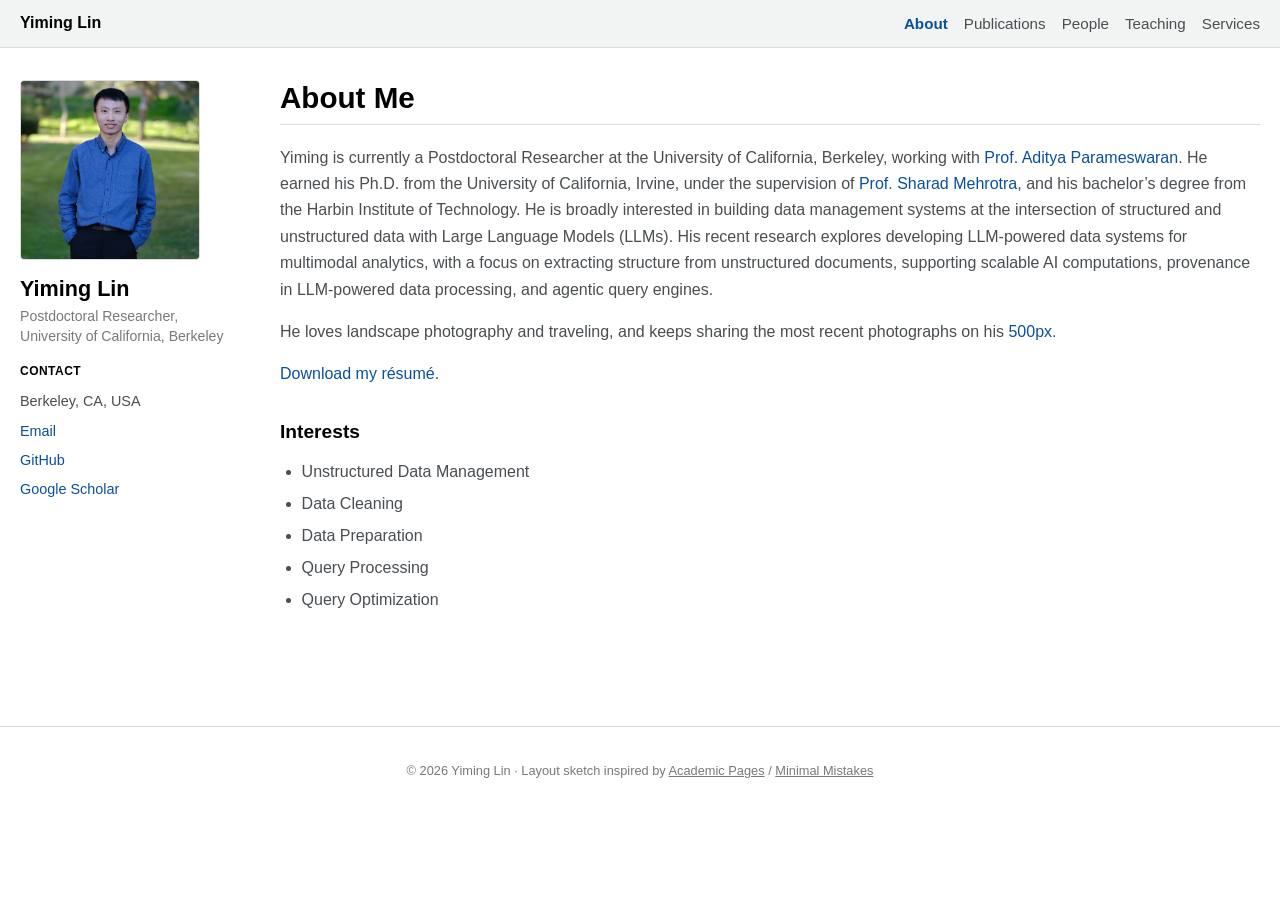
==== index.html @ 289431ef "Pub badge: nowrap single line; shorten IEEE Data Eng. Bull. in JSON Made-with: Cursor" ====
<!DOCTYPE html>
<html lang="en">
<head>
  <meta charset="utf-8">
  <meta name="viewport" content="width=device-width, initial-scale=1">
  <title>Yiming Lin</title>
  <link rel="stylesheet" href="css/main.css?v=12">
</head>
<body>
  <header class="masthead">
    <div class="masthead__inner">
      <h1 class="masthead__title"><a href="index.html">Yiming Lin</a></h1>
      <nav aria-label="Primary">
        <ul class="site-nav">
          <li><a href="index.html" class="is-active">About</a></li>
          <li><a href="publications.html">Publications</a></li>
          <li><a href="people.html">People</a></li>
          <li><a href="teaching.html">Teaching</a></li>
          <li><a href="services.html">Services</a></li>
        </ul>
      </nav>
    </div>
  </header>

  <div class="page">
    <aside class="sidebar" aria-label="Profile">
      <img id="me-photo" class="sidebar__photo" src="data/yiming.png" alt="" width="180" height="180" loading="lazy" decoding="async">
      <h2 id="me-name" class="sidebar__name">Yiming Lin</h2>
      <p id="me-role" class="sidebar__role"></p>

      <h3 class="sidebar__section-title">Contact</h3>
      <ul id="me-contact"></ul>
    </aside>

    <main class="main">
      <h1 class="doc-title">About Me</h1>
      <div id="about-main" aria-live="polite">
        <p class="placeholder-note">Loading…</p>
      </div>
    </main>
  </div>

  <footer class="site-footer">
    <p>
      © <span id="year"></span> <span id="footer-name">Yiming Lin</span> ·
      Layout sketch inspired by <a href="https://academicpages.github.io/">Academic Pages</a> /
      <a href="https://mmistakes.github.io/minimal-mistakes/">Minimal Mistakes</a>
    </p>
  </footer>
  <script>
    document.getElementById('year').textContent = new Date().getFullYear();
  </script>
  <script src="js/me.js"></script>
</body>
</html>
---- css/main.css ----
/* Academic-style layout (sketch; inspired by Minimal Mistakes / Academic Pages) */
:root {
  --text: #494e52;
  --text-heading: #000;
  --link: #0a509e;
  --link-hover: #052f5c;
  --border: #dcdcdc;
  --bg: #fff;
  --masthead-bg: #f2f3f3;
  --sidebar-muted: #797979;
  --content-max: 1280px;
}

*,
*::before,
*::after {
  box-sizing: border-box;
}

html {
  font-size: 16px;
  -webkit-text-size-adjust: 100%;
}

body {
  margin: 0;
  font-family: -apple-system, BlinkMacSystemFont, "Segoe UI", Roboto, "Helvetica Neue", Arial, sans-serif;
  color: var(--text);
  background: var(--bg);
  line-height: 1.65;
}

a {
  color: var(--link);
  text-decoration: none;
}

a:hover,
a:focus {
  color: var(--link-hover);
  text-decoration: underline;
}

/* Masthead */
.masthead {
  background: var(--masthead-bg);
  border-bottom: 1px solid var(--border);
}

.masthead__inner {
  max-width: var(--content-max);
  margin: 0 auto;
  padding: 0.65rem 1.25rem;
  display: flex;
  flex-wrap: wrap;
  align-items: center;
  justify-content: space-between;
  gap: 0.5rem 1rem;
}

.masthead__title {
  margin: 0;
  font-size: 1rem;
  font-weight: 700;
}

.masthead__title a {
  color: var(--text-heading);
}

.masthead__title a:hover {
  text-decoration: none;
  color: var(--link);
}

.site-nav {
  margin: 0;
  padding: 0;
  list-style: none;
  display: flex;
  flex-wrap: wrap;
  gap: 0.35rem 1rem;
  font-size: 0.95rem;
}

.site-nav a {
  color: var(--text);
  font-weight: 500;
}

.site-nav a:hover,
.site-nav a:focus {
  color: var(--link);
}

.site-nav a.is-active {
  color: var(--link);
  font-weight: 700;
}

/* Page layout */
.page {
  max-width: var(--content-max);
  margin: 0 auto;
  padding: 2rem 1.25rem 3rem;
  display: grid;
  grid-template-columns: 220px minmax(0, 1fr);
  gap: 2rem 2.5rem;
  align-items: start;
}

@media (max-width: 768px) {
  .page {
    grid-template-columns: 1fr;
    padding-top: 1.5rem;
  }
}

.sidebar {
  font-size: 0.9rem;
  position: sticky;
  top: 1rem;
}

@media (max-width: 768px) {
  .sidebar {
    position: static;
    border-bottom: 1px solid var(--border);
    padding-bottom: 1.25rem;
  }
}

.sidebar__name {
  margin: 0 0 0.15rem;
  font-size: 1.35rem;
  font-weight: 700;
  color: var(--text-heading);
  line-height: 1.25;
}

.sidebar__role {
  margin: 0 0 1rem;
  font-size: 0.88rem;
  color: var(--sidebar-muted);
  line-height: 1.45;
}

.sidebar__photo {
  display: block;
  width: 100%;
  max-width: 180px;
  aspect-ratio: 1;
  object-fit: cover;
  /* Vertical: lower % ≈ show more of upper part of photo (50% = dead center) */
  object-position: center 30%;
  border-radius: 4px;
  border: 1px solid var(--border);
  margin-bottom: 1rem;
}

.sidebar__section-title {
  margin: 1.25rem 0 0.5rem;
  font-size: 0.75rem;
  font-weight: 700;
  text-transform: uppercase;
  letter-spacing: 0.04em;
  color: var(--text-heading);
}

.sidebar__section-title:first-of-type {
  margin-top: 0;
}

.sidebar ul {
  margin: 0;
  padding: 0;
  list-style: none;
}

.sidebar li {
  margin: 0.35rem 0;
}

.sidebar a {
  word-break: break-word;
}

/* Main content */
.main {
  min-width: 0;
}

.doc-title {
  margin: 0 0 1.25rem;
  font-size: 1.85rem;
  font-weight: 700;
  color: var(--text-heading);
  line-height: 1.2;
  border-bottom: 1px solid var(--border);
  padding-bottom: 0.5rem;
}

.main h2 {
  margin: 1.75rem 0 0.75rem;
  font-size: 1.2rem;
  font-weight: 700;
  color: var(--text-heading);
}

.main h3 {
  margin: 1.25rem 0 0.5rem;
  font-size: 1.05rem;
  font-weight: 700;
  color: var(--text-heading);
}

.main p {
  margin: 0 0 1rem;
}

.main ul:not(.pub-list):not(.service-pc-list),
.main ol {
  margin: 0 0 1rem;
  padding-left: 1.35rem;
}

.main li {
  margin: 0.35rem 0;
}

.placeholder-note {
  margin: 1rem 0;
  padding: 0.85rem 1rem;
  font-size: 0.9rem;
  background: #f8f9fa;
  border-left: 4px solid var(--link);
  color: var(--sidebar-muted);
}

.main ul.pub-list {
  list-style: none;
  margin: 0;
  padding: 0;
  padding-left: 0;
  padding-inline-start: 0;
}

.main ul.pub-list > li {
  display: block;
  list-style: none;
  margin: 0 0 1.25rem;
  padding: 0 0 1rem 0;
  border-bottom: 1px solid #eee;
}

.main ul.pub-list > li:last-child {
  border-bottom: none;
}

.pub-row {
  display: flex;
  gap: 0.75rem;
  align-items: stretch;
  margin-bottom: 0.4rem;
}

.pub-badge {
  flex-shrink: 0;
  display: flex;
  align-items: center;
  justify-content: center;
  background: #1b5e20;
  color: #fff;
  font-weight: 700;
  font-size: 0.78rem;
  line-height: 1.3;
  padding: 0 0.6rem;
  border-radius: 4px;
  text-align: center;
  min-width: 4.5rem;
  box-sizing: border-box;
  white-space: nowrap;
}

.pub-title {
  font-weight: 400;
  color: var(--text-heading);
  flex: 1;
  min-width: 0;
}

.pub-row .pub-title {
  padding-top: 0.05rem;
}

.pub-venue {
  font-size: 0.9rem;
  color: var(--text-heading);
}

.pub-venue strong {
  color: var(--text-heading);
  font-weight: 700;
}

.main ul.service-pc-list {
  list-style: none;
  margin: 0;
  padding: 0;
  padding-left: 0;
  padding-inline-start: 0;
}

.main ul.service-pc-list > li {
  display: block;
  margin: 0 0 0.65rem;
  padding: 0;
  color: var(--text-heading);
}

/* Footer */
.site-footer {
  margin-top: 3rem;
  padding: 1.25rem;
  border-top: 1px solid var(--border);
  font-size: 0.8rem;
  color: var(--sidebar-muted);
  text-align: center;
}

.site-footer a {
  color: var(--sidebar-muted);
  text-decoration: underline;
}

.site-footer a:hover {
  color: var(--link);
}
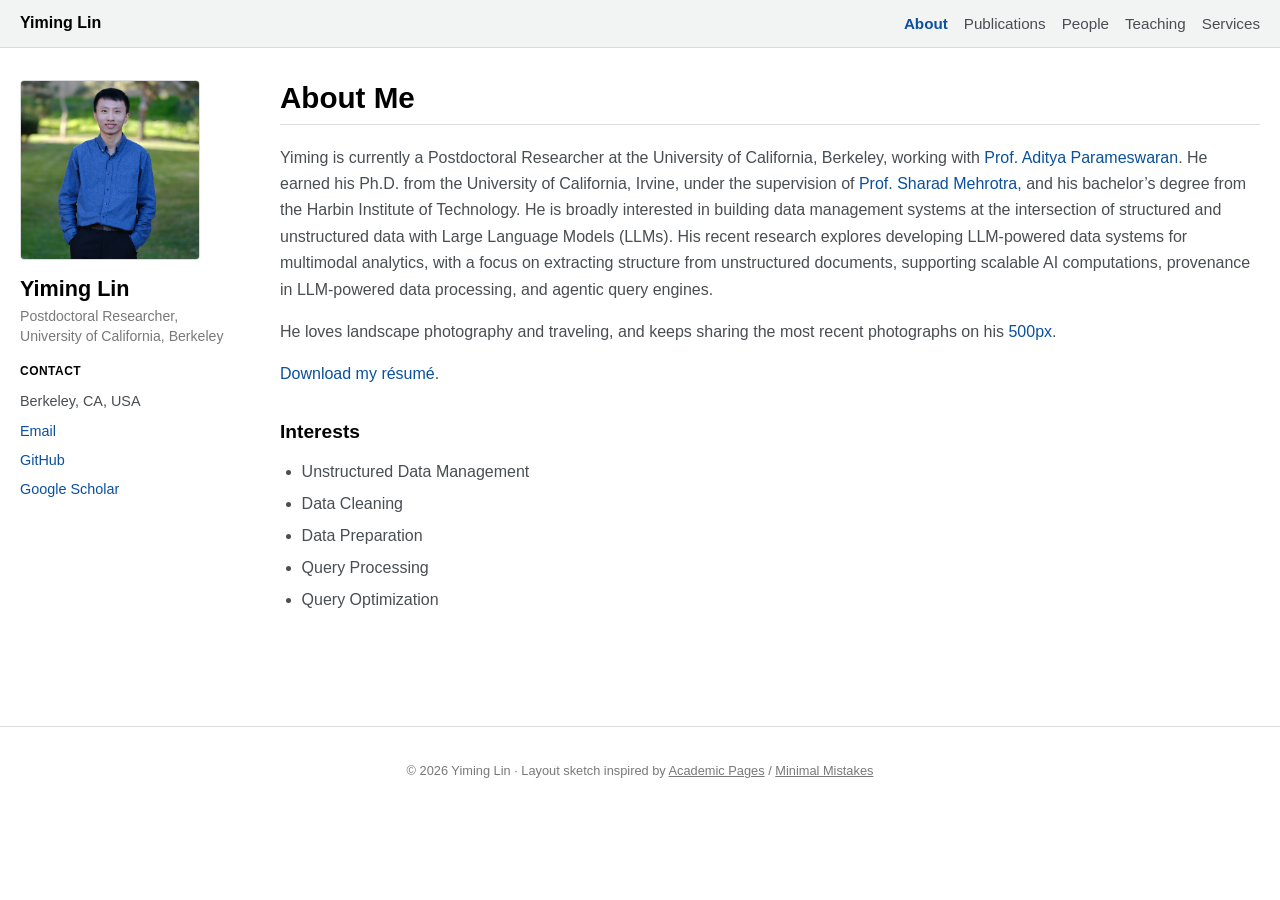
==== commit f24cfdd8: "Pub badge: full conference name; width max-content, no min-width cap Made-with: Cursor" ====
--- a/index.html
+++ b/index.html
@@ -4,7 +4,7 @@
   <meta charset="utf-8">
   <meta name="viewport" content="width=device-width, initial-scale=1">
   <title>Yiming Lin</title>
-  <link rel="stylesheet" href="css/main.css?v=12">
+  <link rel="stylesheet" href="css/main.css?v=13">
 </head>
 <body>
   <header class="masthead">
--- a/css/main.css
+++ b/css/main.css
@@ -277,9 +277,10 @@
   padding: 0 0.6rem;
   border-radius: 4px;
   text-align: center;
-  min-width: 4.5rem;
   box-sizing: border-box;
   white-space: nowrap;
+  width: max-content;
+  min-width: min-content;
 }
 
 .pub-title {
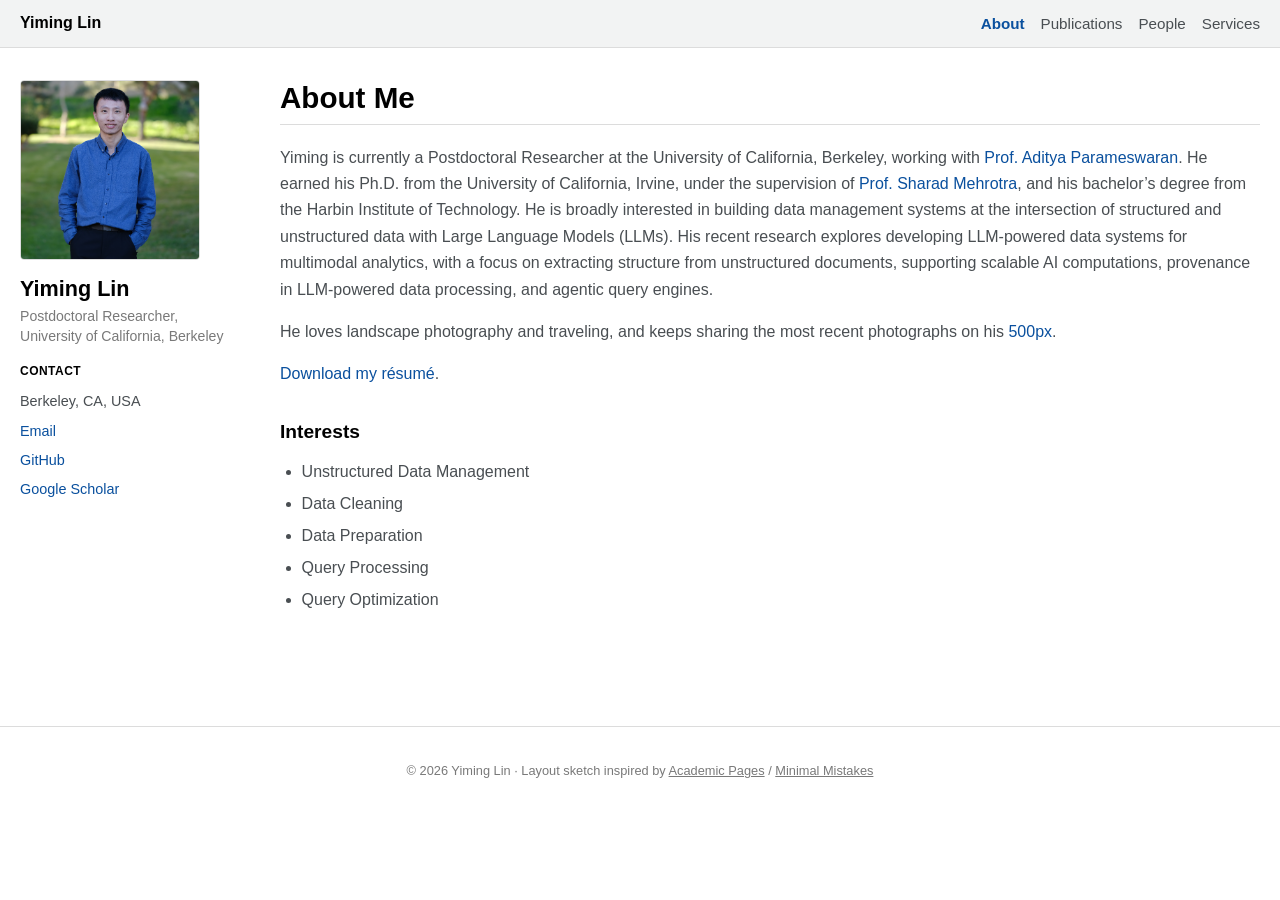
==== commit 406f9e83: "Hide Teaching from nav (keep teaching.html for later) Made-with: Cursor" ====
--- a/index.html
+++ b/index.html
@@ -15,7 +15,6 @@
           <li><a href="index.html" class="is-active">About</a></li>
           <li><a href="publications.html">Publications</a></li>
           <li><a href="people.html">People</a></li>
-          <li><a href="teaching.html">Teaching</a></li>
           <li><a href="services.html">Services</a></li>
         </ul>
       </nav>
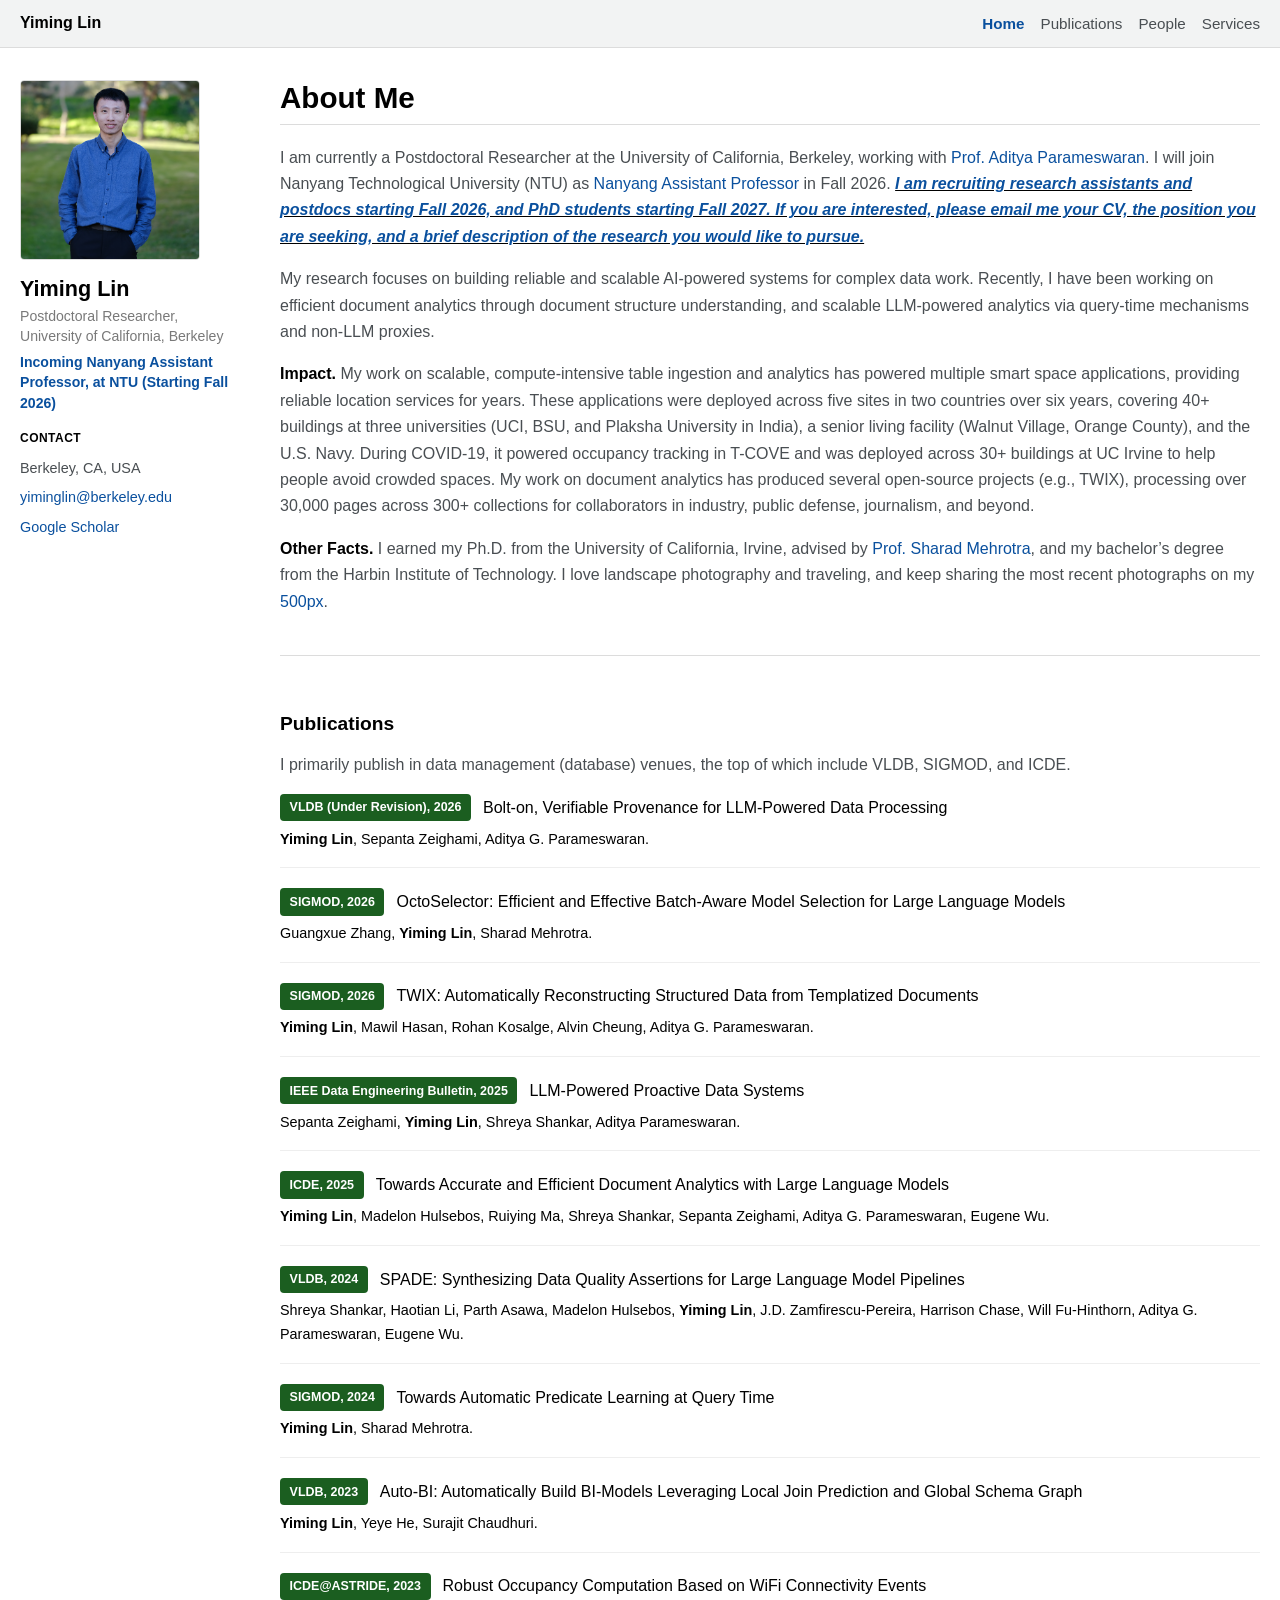
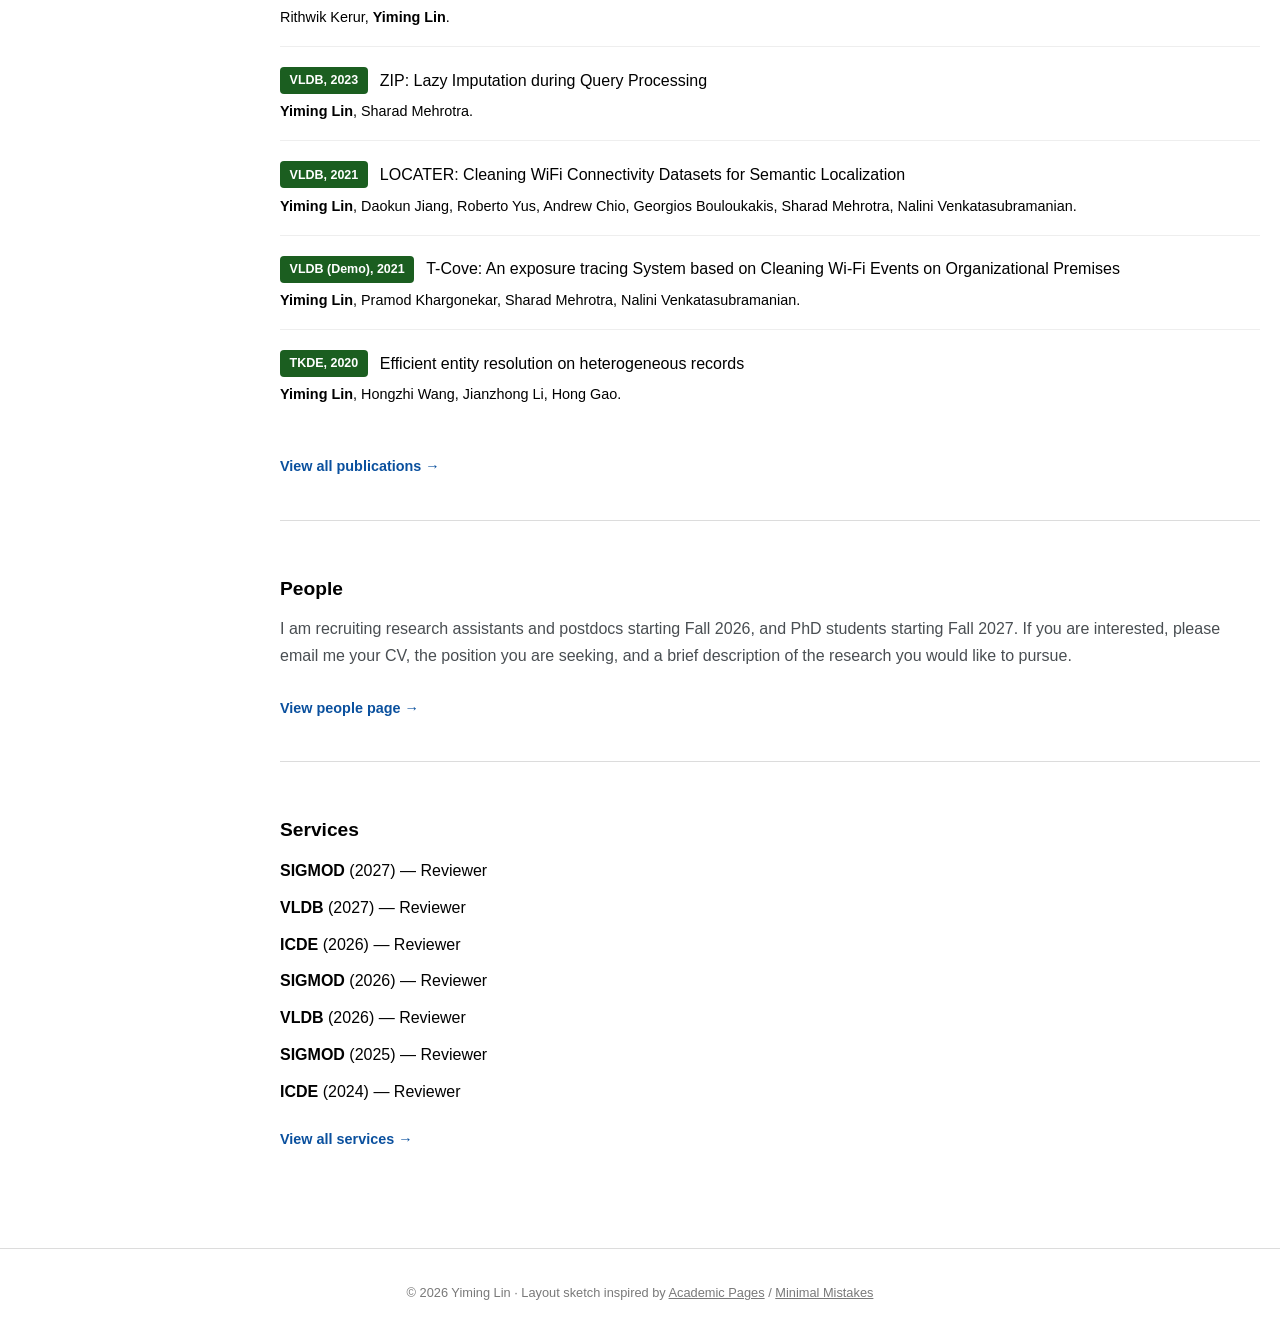
==== commit c463c2c7: "Redesign home page and update site-wide content - Sticky header; scroll-reveal preview sections on h" ====
--- a/index.html
+++ b/index.html
@@ -4,7 +4,7 @@
   <meta charset="utf-8">
   <meta name="viewport" content="width=device-width, initial-scale=1">
   <title>Yiming Lin</title>
-  <link rel="stylesheet" href="css/main.css?v=13">
+  <link rel="stylesheet" href="css/main.css?v=19">
 </head>
 <body>
   <header class="masthead">
@@ -12,7 +12,7 @@
       <h1 class="masthead__title"><a href="index.html">Yiming Lin</a></h1>
       <nav aria-label="Primary">
         <ul class="site-nav">
-          <li><a href="index.html" class="is-active">About</a></li>
+          <li><a href="index.html" class="is-active">Home</a></li>
           <li><a href="publications.html">Publications</a></li>
           <li><a href="people.html">People</a></li>
           <li><a href="services.html">Services</a></li>
@@ -26,6 +26,7 @@
       <img id="me-photo" class="sidebar__photo" src="data/yiming.png" alt="" width="180" height="180" loading="lazy" decoding="async">
       <h2 id="me-name" class="sidebar__name">Yiming Lin</h2>
       <p id="me-role" class="sidebar__role"></p>
+      <p id="me-role-incoming" class="sidebar__role-incoming"></p>
 
       <h3 class="sidebar__section-title">Contact</h3>
       <ul id="me-contact"></ul>
@@ -35,6 +36,28 @@
       <h1 class="doc-title">About Me</h1>
       <div id="about-main" aria-live="polite">
         <p class="placeholder-note">Loading…</p>
+      </div>
+
+      <!-- Publications Preview -->
+      <div id="preview-publications" class="preview-section" aria-label="Publications preview">
+        <h2 class="preview-section__title"><a href="publications.html">Publications</a></h2>
+        <p>I primarily publish in data management (database) venues, the top of which include VLDB, SIGMOD, and ICDE.</p>
+        <ul class="pub-list" id="preview-pub-list"></ul>
+        <a class="preview-section__viewall" href="publications.html">View all publications →</a>
+      </div>
+
+      <!-- People Preview -->
+      <div id="preview-people" class="preview-section" aria-label="People preview">
+        <h2 class="preview-section__title"><a href="people.html">People</a></h2>
+        <div id="preview-people-content"></div>
+        <a class="preview-section__viewall" href="people.html">View people page →</a>
+      </div>
+
+      <!-- Services Preview -->
+      <div id="preview-services" class="preview-section" aria-label="Services preview">
+        <h2 class="preview-section__title"><a href="services.html">Services</a></h2>
+        <ul class="service-pc-list" id="preview-service-list"></ul>
+        <a class="preview-section__viewall" href="services.html">View all services →</a>
       </div>
     </main>
   </div>
@@ -49,6 +72,6 @@
   <script>
     document.getElementById('year').textContent = new Date().getFullYear();
   </script>
-  <script src="js/me.js"></script>
+  <script src="js/me.js?v=4"></script>
 </body>
 </html>
--- a/css/main.css
+++ b/css/main.css
@@ -45,6 +45,9 @@
 .masthead {
   background: var(--masthead-bg);
   border-bottom: 1px solid var(--border);
+  position: sticky;
+  top: 0;
+  z-index: 100;
 }
 
 .masthead__inner {
@@ -139,9 +142,17 @@
 }
 
 .sidebar__role {
+  margin: 0 0 0.35rem;
+  font-size: 0.88rem;
+  color: var(--sidebar-muted);
+  line-height: 1.45;
+}
+
+.sidebar__role-incoming {
   margin: 0 0 1rem;
   font-size: 0.88rem;
-  color: var(--sidebar-muted);
+  font-weight: 600;
+  color: var(--link);
   line-height: 1.45;
 }
 
@@ -218,6 +229,10 @@
   margin: 0 0 1rem;
 }
 
+.main p strong {
+  color: var(--text-heading);
+}
+
 .main ul:not(.pub-list):not(.service-pc-list),
 .main ol {
   margin: 0 0 1rem;
@@ -337,3 +352,57 @@
 .site-footer a:hover {
   color: var(--link);
 }
+
+/* =============================================
+   Scroll-reveal preview sections (index.html)
+   ============================================= */
+
+.preview-section {
+  opacity: 0;
+  transform: translateY(24px);
+  transition: opacity 0.5s ease, transform 0.5s ease;
+  margin-top: 2.5rem;
+  padding-top: 1.5rem;
+  border-top: 1px solid var(--border);
+}
+
+.preview-section.visible {
+  opacity: 1;
+  transform: translateY(0);
+}
+
+/* Staggered delay for each section */
+#preview-publications { transition-delay: 0s; }
+#preview-people       { transition-delay: 0.1s; }
+#preview-services     { transition-delay: 0.2s; }
+
+.preview-section__title {
+  margin: 0 0 0.75rem;
+  font-size: 1.35rem;
+  font-weight: 700;
+  color: var(--text-heading);
+}
+
+.preview-section__title a {
+  color: var(--text-heading);
+  text-decoration: none;
+}
+
+.preview-section__title a:hover,
+.preview-section__title a:focus {
+  color: var(--link);
+  text-decoration: underline;
+}
+
+.preview-section__viewall {
+  display: inline-block;
+  margin-top: 0.75rem;
+  font-size: 0.9rem;
+  font-weight: 600;
+  color: var(--link);
+}
+
+.preview-section__viewall:hover {
+  color: var(--link-hover);
+  text-decoration: underline;
+}
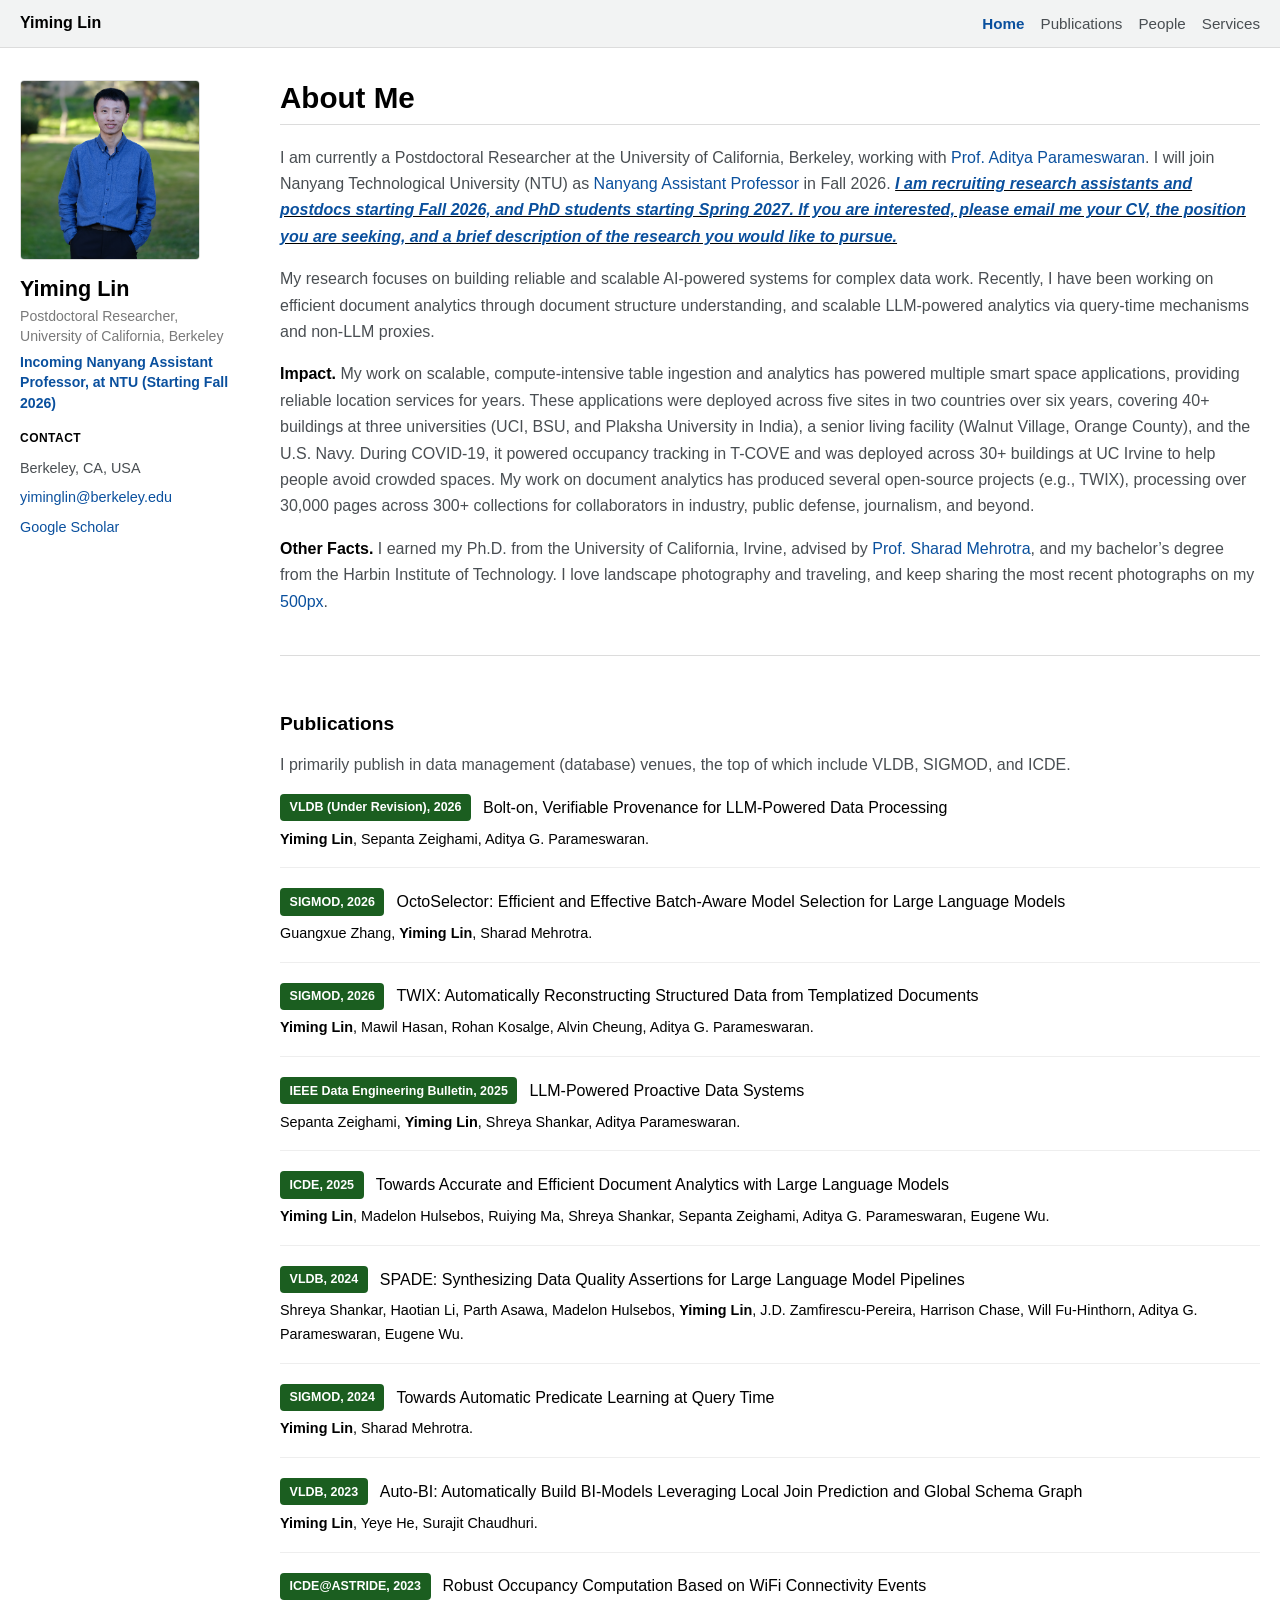
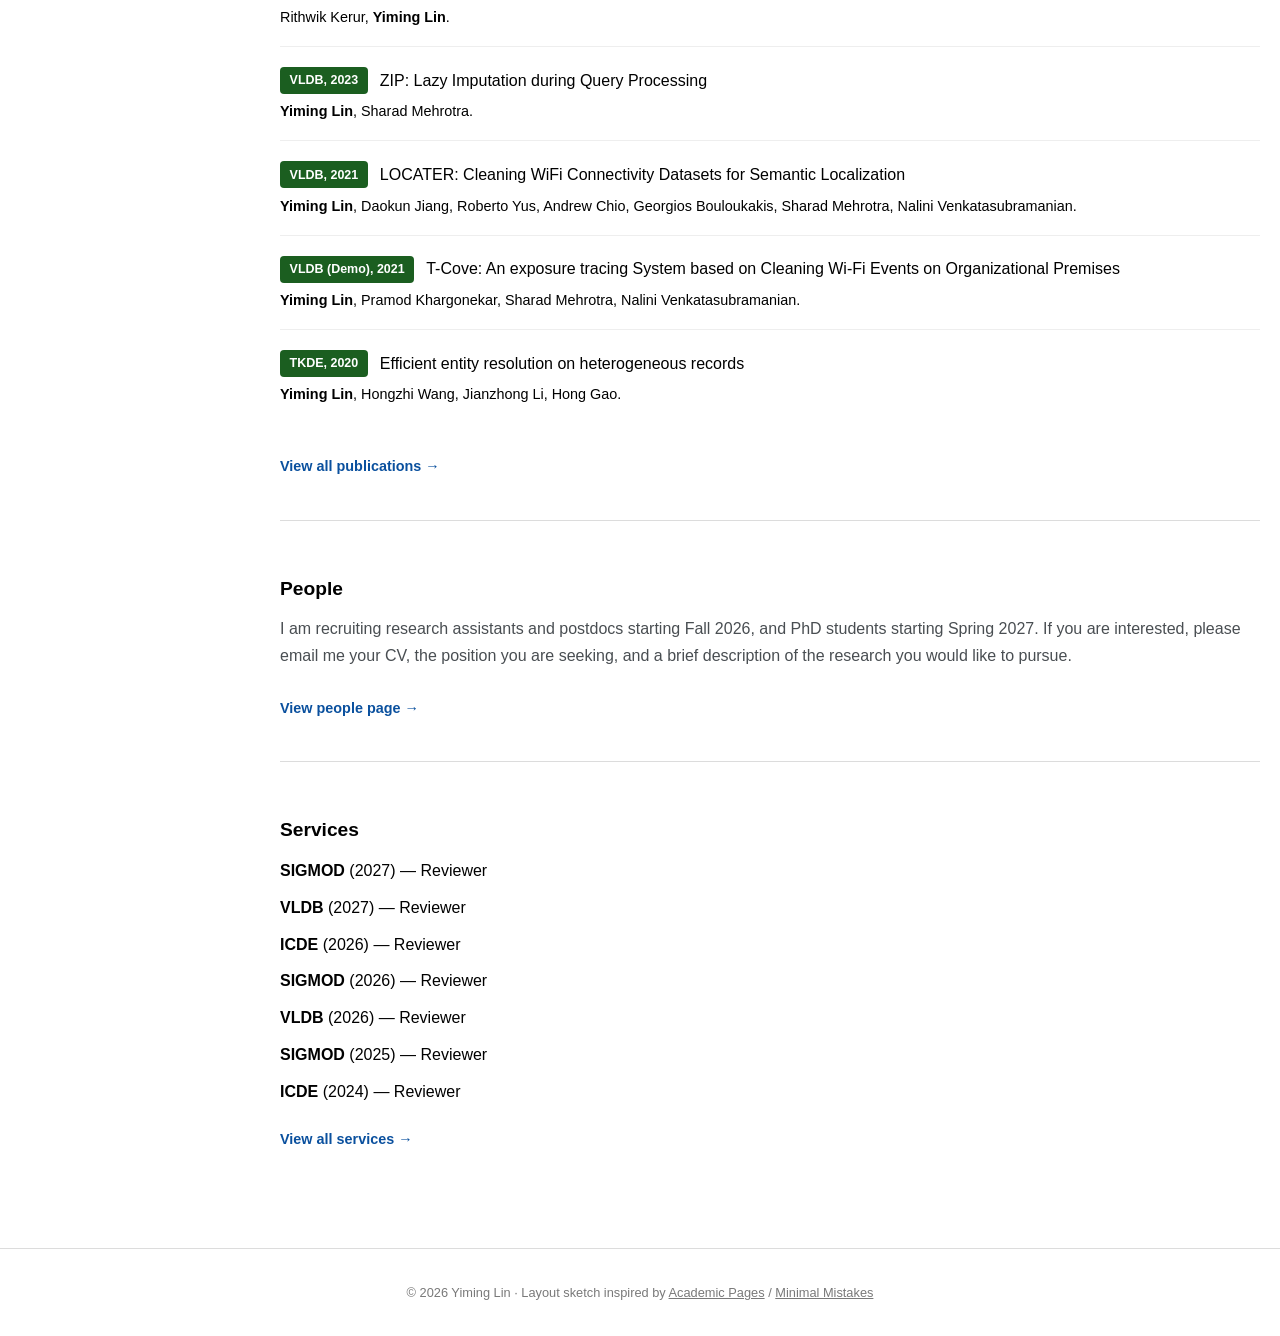
==== commit 718a7c67: "Add Google Analytics tracking (G-BQ97MB77VT) to all pages Co-Authored-By: Claude Sonnet 4.6 <noreply" ====
--- a/index.html
+++ b/index.html
@@ -5,6 +5,13 @@
   <meta name="viewport" content="width=device-width, initial-scale=1">
   <title>Yiming Lin</title>
   <link rel="stylesheet" href="css/main.css?v=19">
+  <script async src="https://www.googletagmanager.com/gtag/js?id=G-BQ97MB77VT"></script>
+  <script>
+    window.dataLayer = window.dataLayer || [];
+    function gtag(){dataLayer.push(arguments);}
+    gtag('js', new Date());
+    gtag('config', 'G-BQ97MB77VT');
+  </script>
 </head>
 <body>
   <header class="masthead">
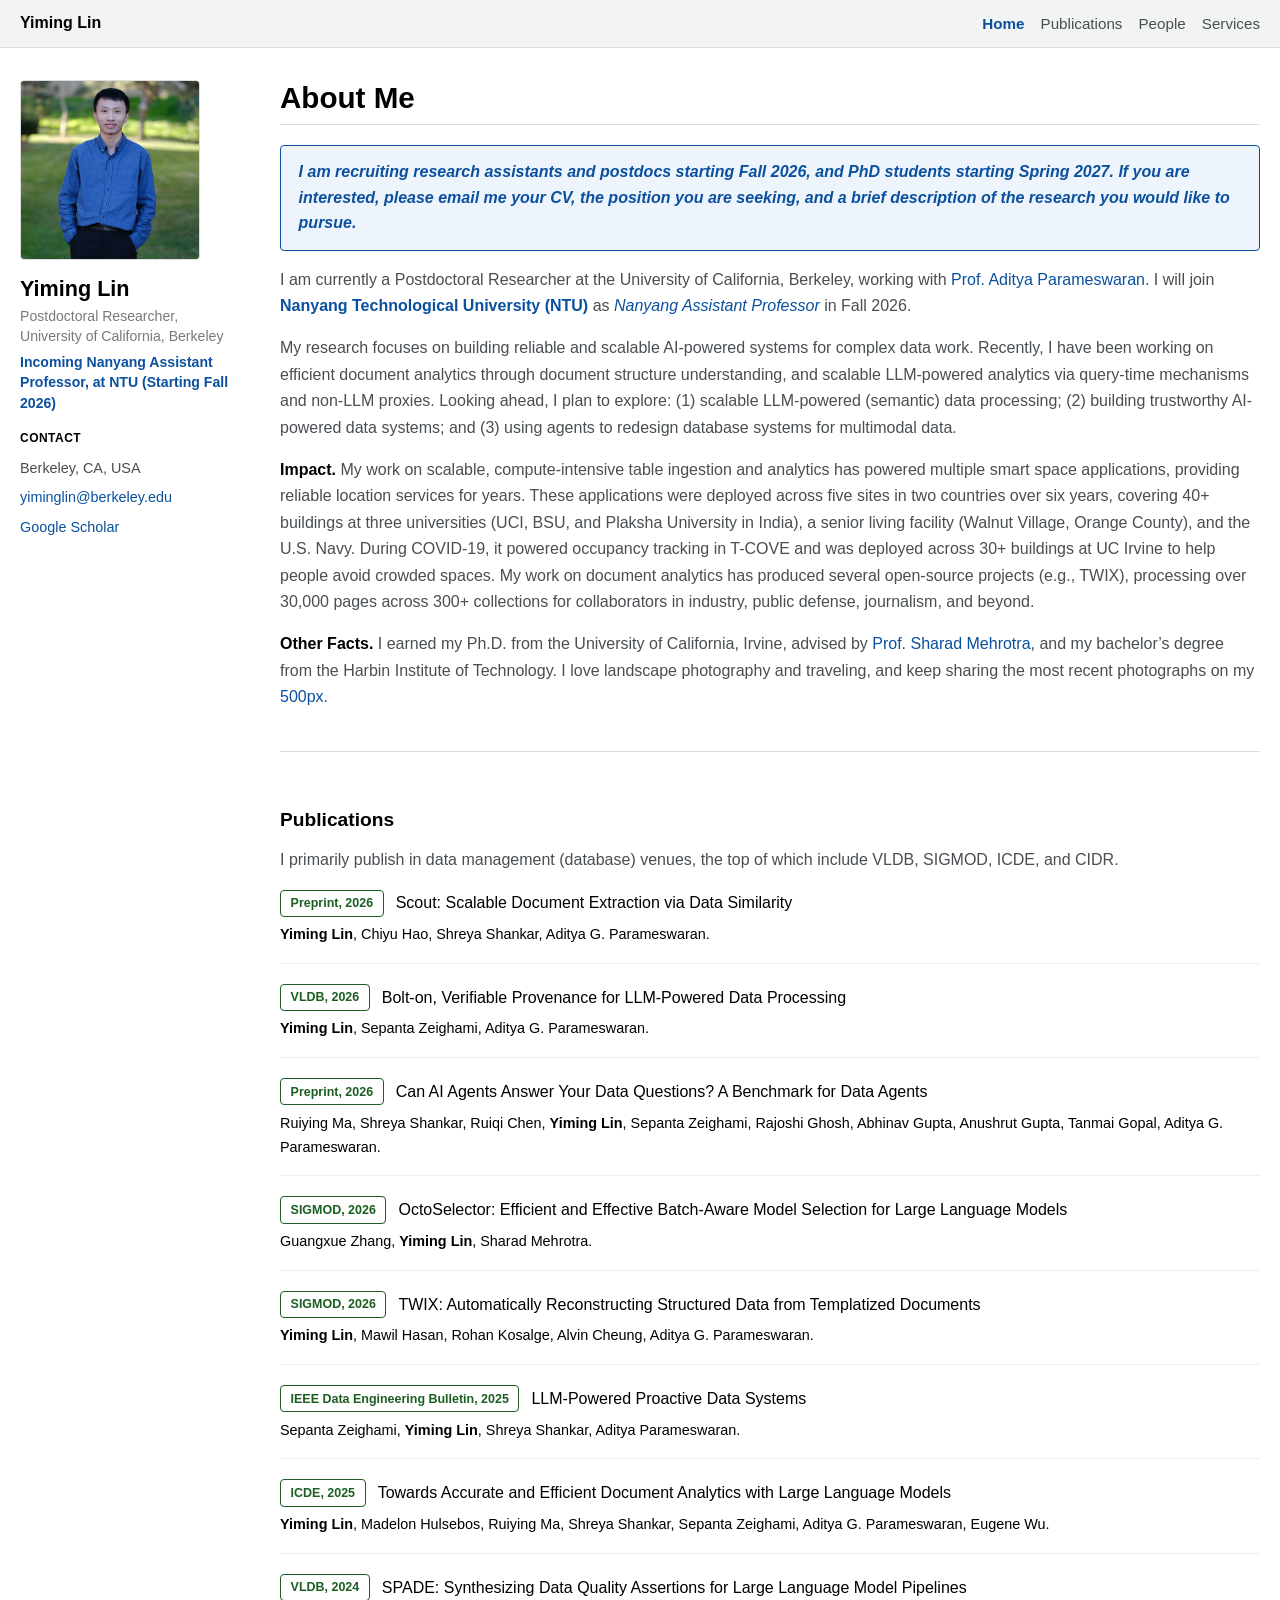
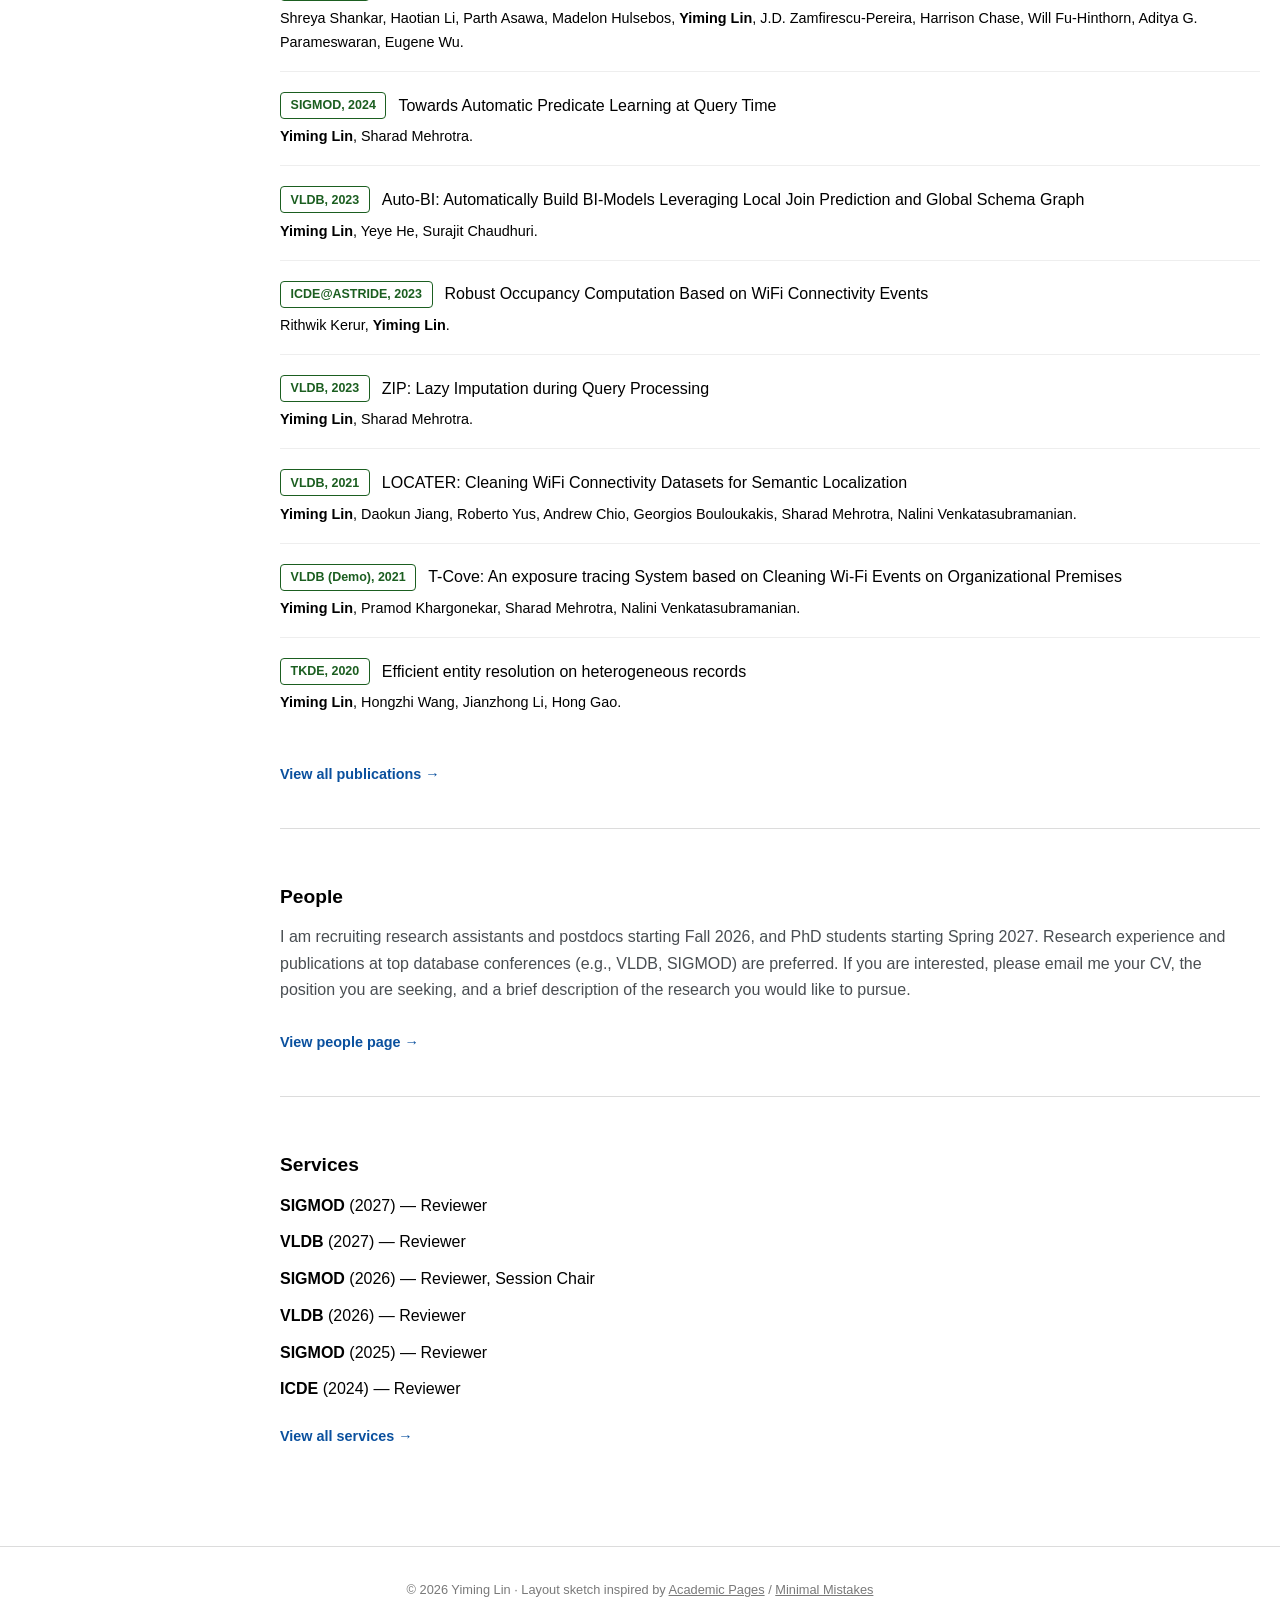
==== commit 3ace74ac: "Add Scout preprint and rank publications by insertion date Add the Scout arXiv preprint (2608.08261)" ====
--- a/index.html
+++ b/index.html
@@ -48,7 +48,7 @@
       <!-- Publications Preview -->
       <div id="preview-publications" class="preview-section" aria-label="Publications preview">
         <h2 class="preview-section__title"><a href="publications.html">Publications</a></h2>
-        <p>I primarily publish in data management (database) venues, the top of which include VLDB, SIGMOD, and ICDE.</p>
+        <p>I primarily publish in data management (database) venues, the top of which include VLDB, SIGMOD, ICDE, and CIDR.</p>
         <ul class="pub-list" id="preview-pub-list"></ul>
         <a class="preview-section__viewall" href="publications.html">View all publications →</a>
       </div>
@@ -79,6 +79,6 @@
   <script>
     document.getElementById('year').textContent = new Date().getFullYear();
   </script>
-  <script src="js/me.js?v=4"></script>
+  <script src="js/me.js?v=5"></script>
 </body>
 </html>
--- a/css/main.css
+++ b/css/main.css
@@ -243,6 +243,18 @@
   margin: 0.35rem 0;
 }
 
+.recruiting-box {
+  margin: 0.75rem 0 1rem;
+  padding: 0.85rem 1.1rem;
+  border: 1.5px solid #0a509e;
+  border-radius: 4px;
+  background: #eef4fb;
+  color: #0a509e;
+  font-style: italic;
+  font-weight: 700;
+  line-height: 1.6;
+}
+
 .placeholder-note {
   margin: 1rem 0;
   padding: 0.85rem 1rem;
@@ -284,8 +296,9 @@
   display: flex;
   align-items: center;
   justify-content: center;
-  background: #1b5e20;
-  color: #fff;
+  background: #fff;
+  color: #1b5e20;
+  border: 1.5px solid #1b5e20;
   font-weight: 700;
   font-size: 0.78rem;
   line-height: 1.3;
@@ -309,6 +322,16 @@
   padding-top: 0.05rem;
 }
 
+.pub-title-link {
+  color: inherit;
+  text-decoration: none;
+}
+
+.pub-title-link:hover {
+  text-decoration: underline;
+  color: #1b5e20;
+}
+
 .pub-venue {
   font-size: 0.9rem;
   color: var(--text-heading);
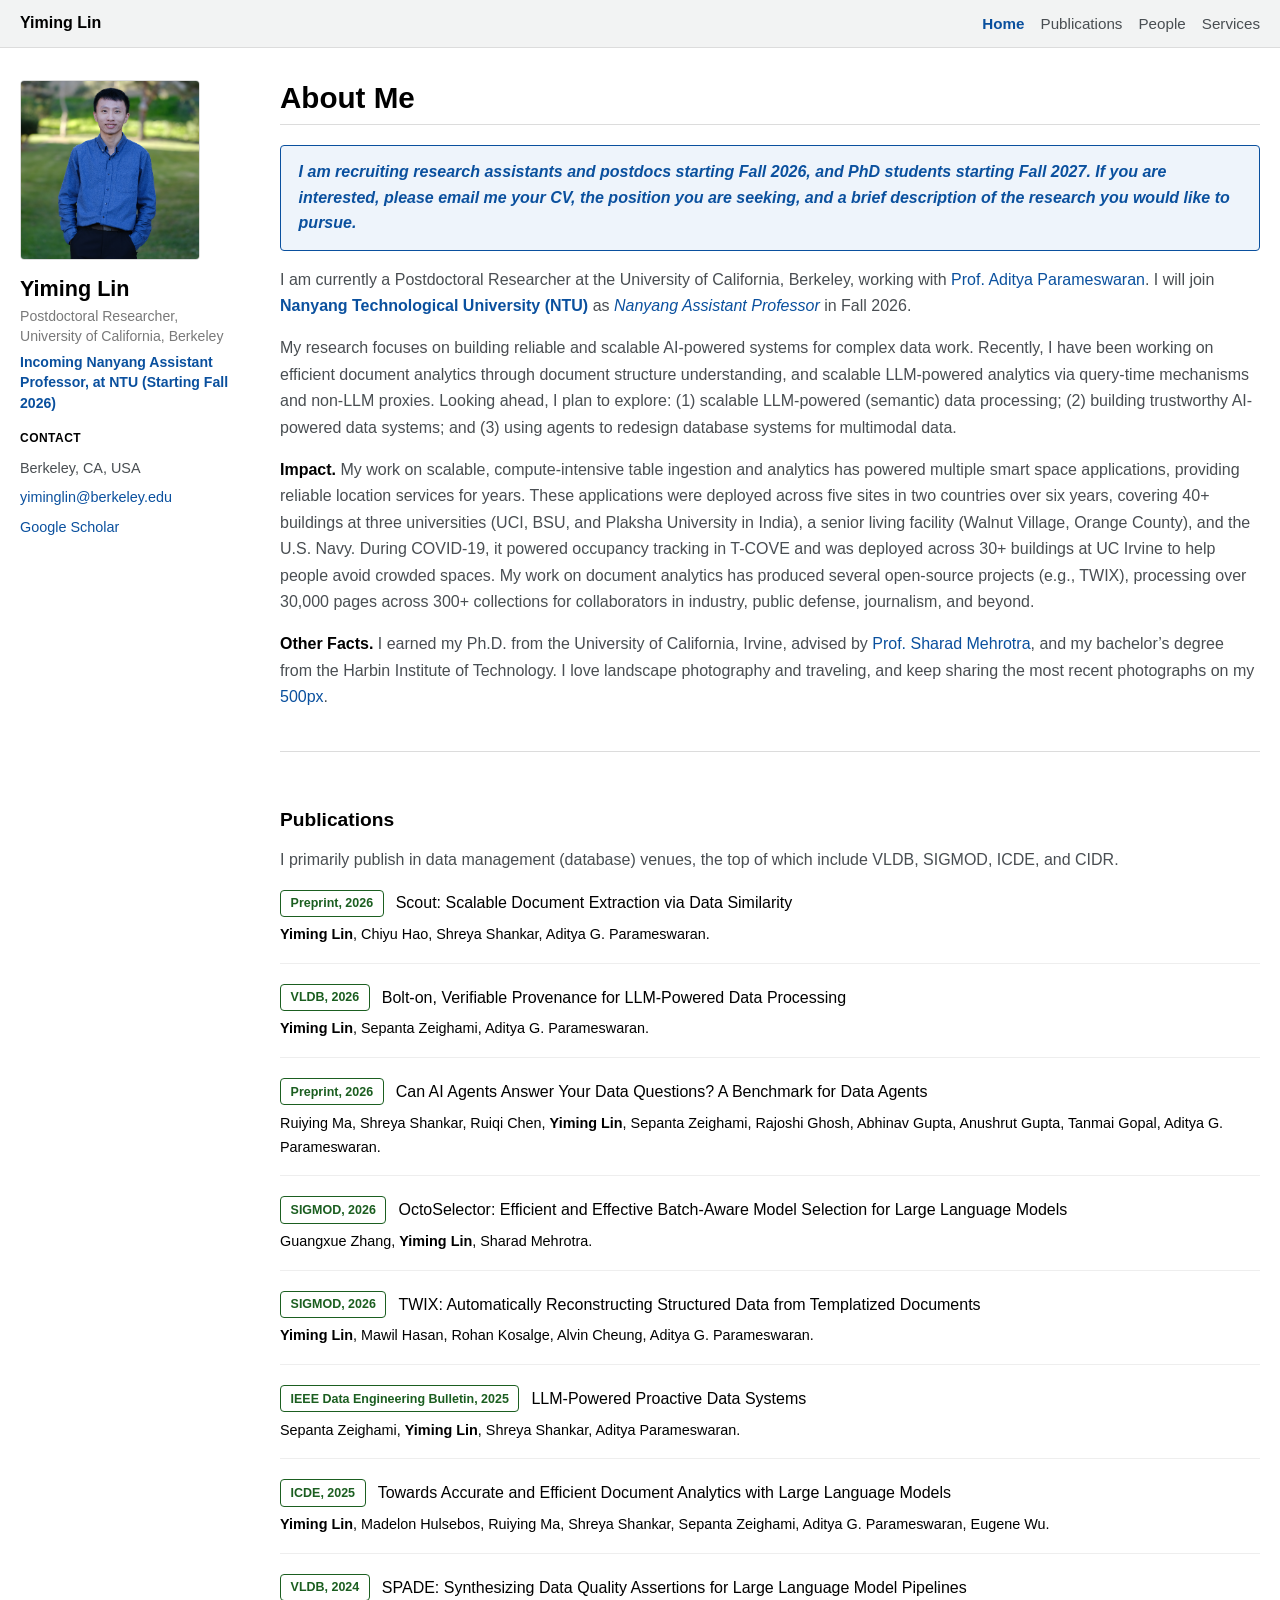
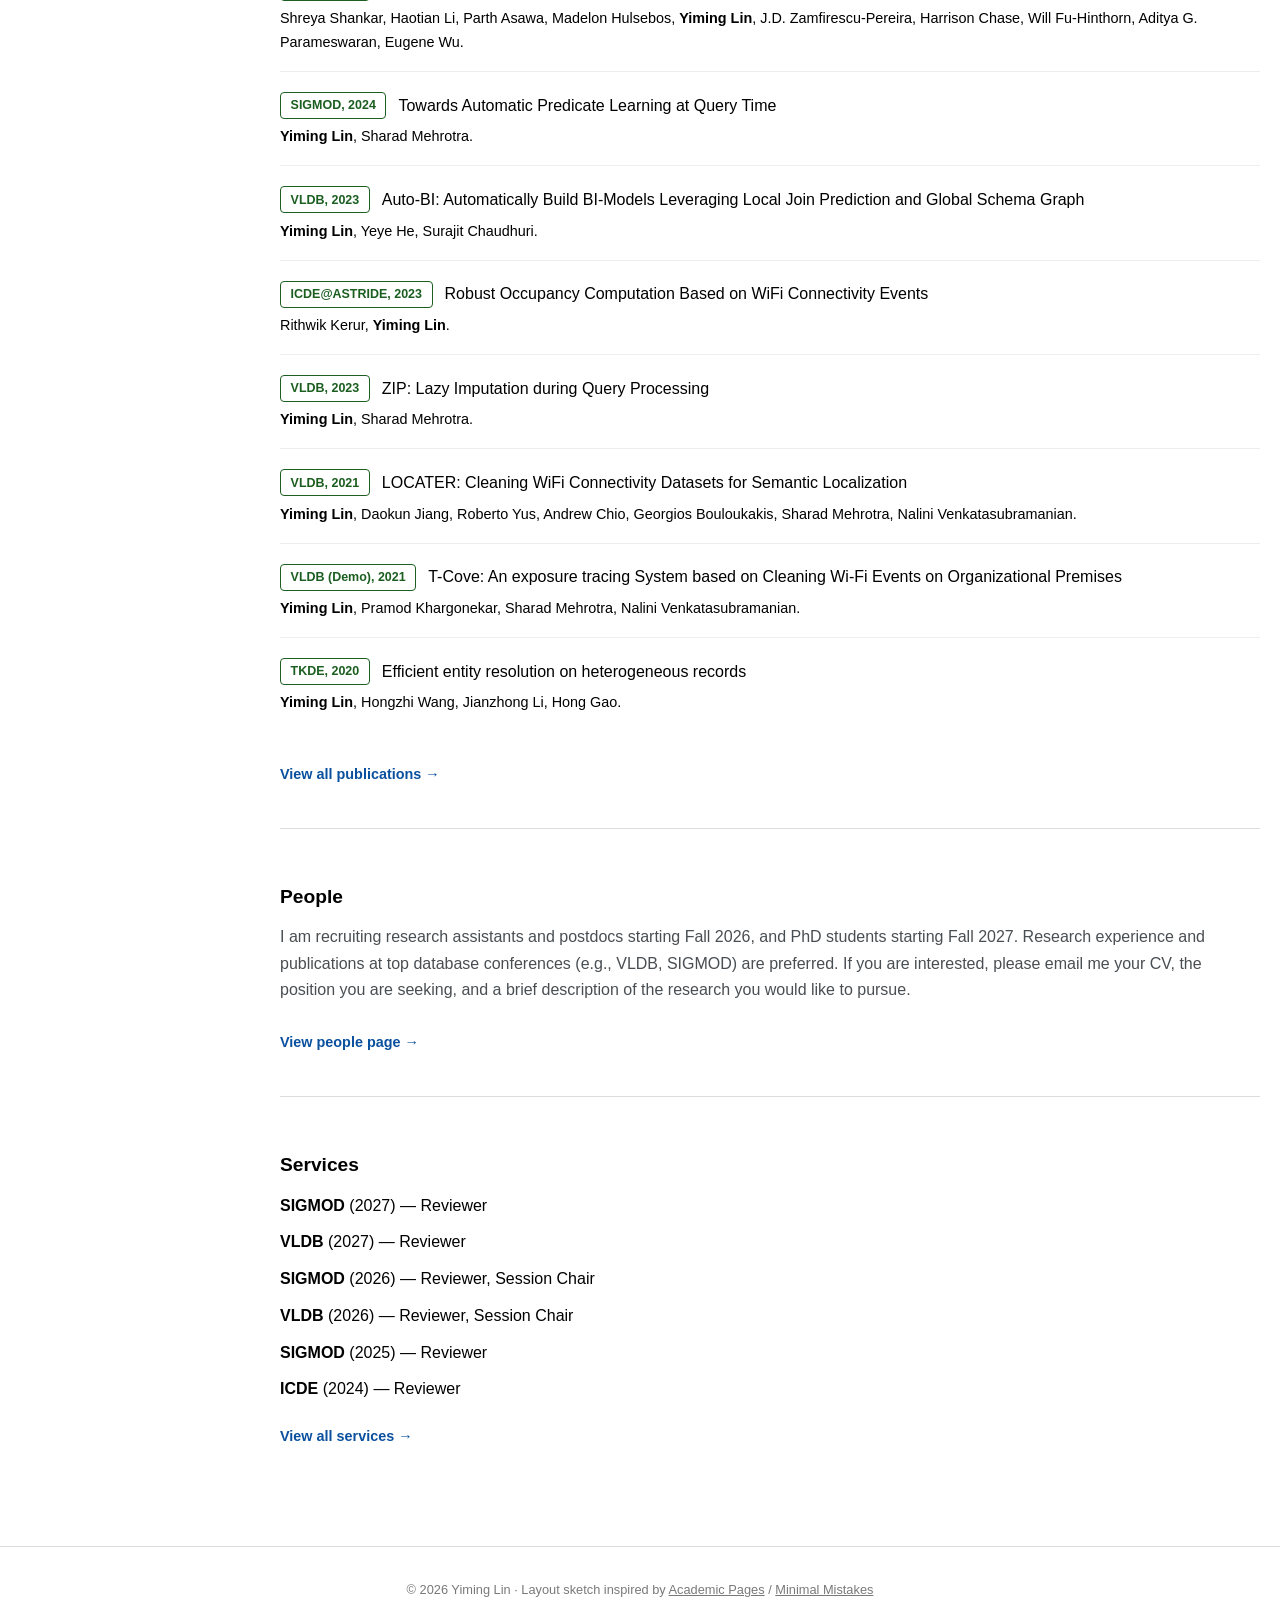
==== commit 79030514: "Move PhD student recruiting start to Fall 2027 Bump js/me.js cache-busting version to v=6 on all pag" ====
--- a/index.html
+++ b/index.html
@@ -79,6 +79,6 @@
   <script>
     document.getElementById('year').textContent = new Date().getFullYear();
   </script>
-  <script src="js/me.js?v=5"></script>
+  <script src="js/me.js?v=6"></script>
 </body>
 </html>
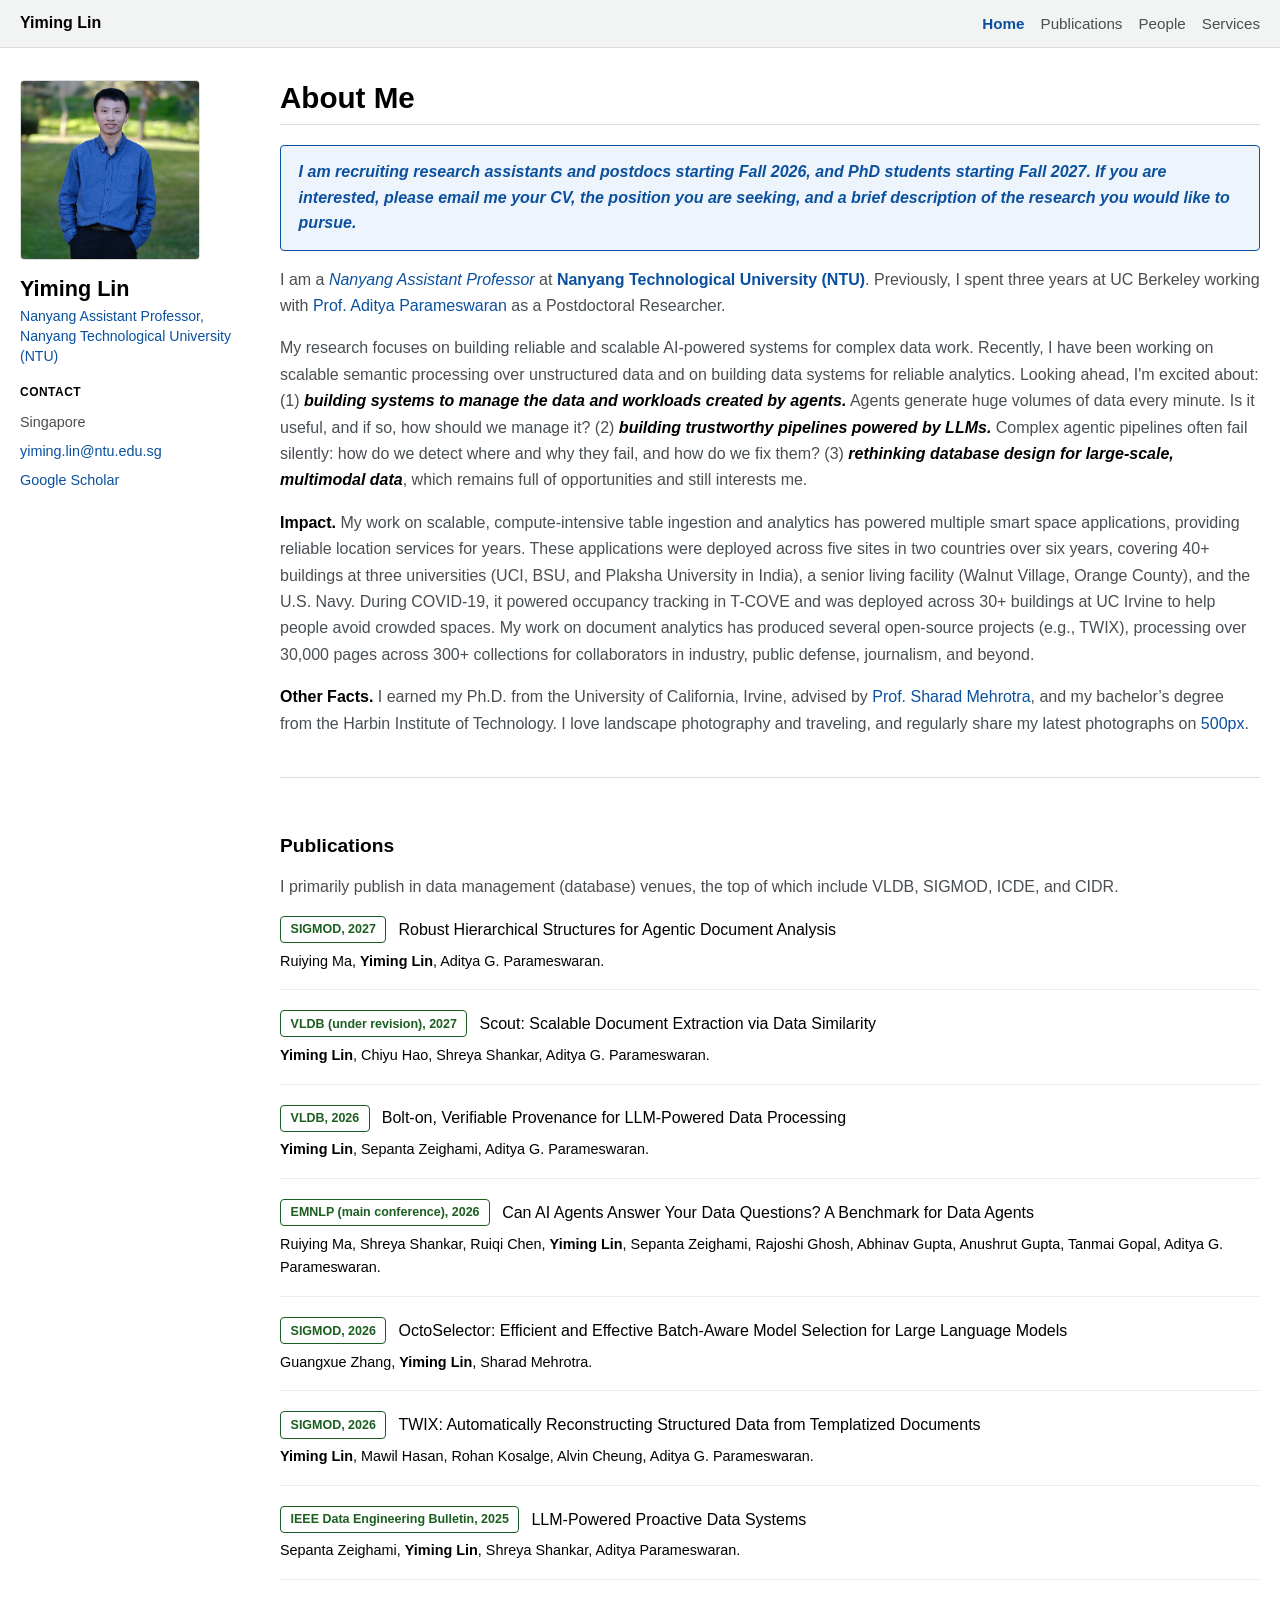
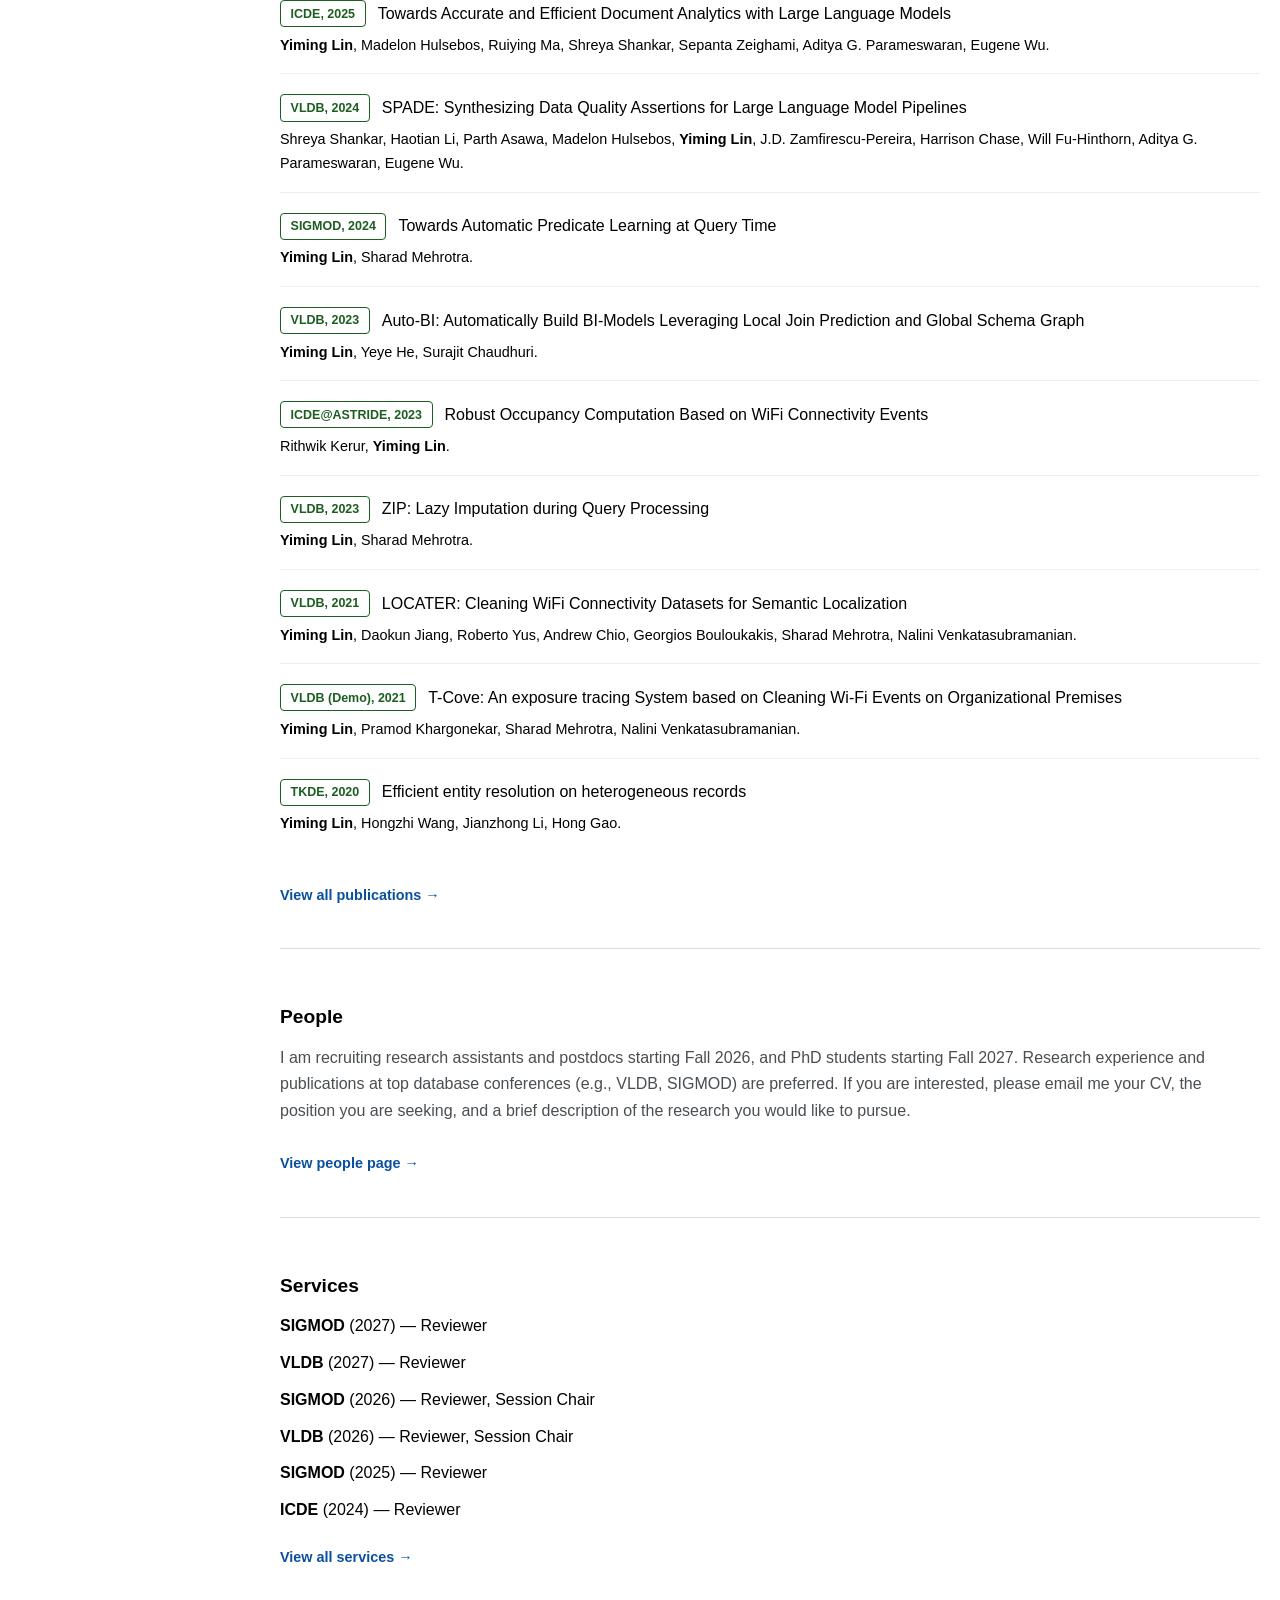
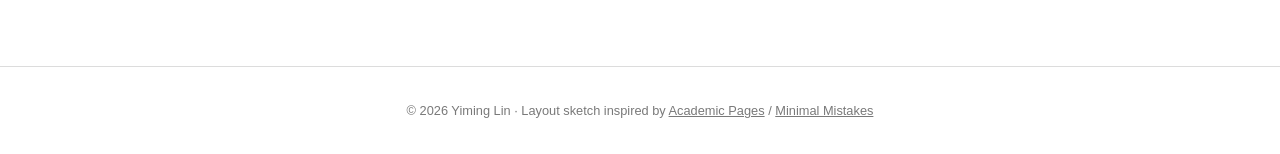
==== commit 19188744: "Update profile for NTU appointment Switch sidebar role to Nanyang Assistant Professor (styled in lin" ====
--- a/index.html
+++ b/index.html
@@ -4,7 +4,7 @@
   <meta charset="utf-8">
   <meta name="viewport" content="width=device-width, initial-scale=1">
   <title>Yiming Lin</title>
-  <link rel="stylesheet" href="css/main.css?v=19">
+  <link rel="stylesheet" href="css/main.css?v=20">
   <script async src="https://www.googletagmanager.com/gtag/js?id=G-BQ97MB77VT"></script>
   <script>
     window.dataLayer = window.dataLayer || [];
--- a/css/main.css
+++ b/css/main.css
@@ -144,7 +144,7 @@
 .sidebar__role {
   margin: 0 0 0.35rem;
   font-size: 0.88rem;
-  color: var(--sidebar-muted);
+  color: var(--link);
   line-height: 1.45;
 }
 
